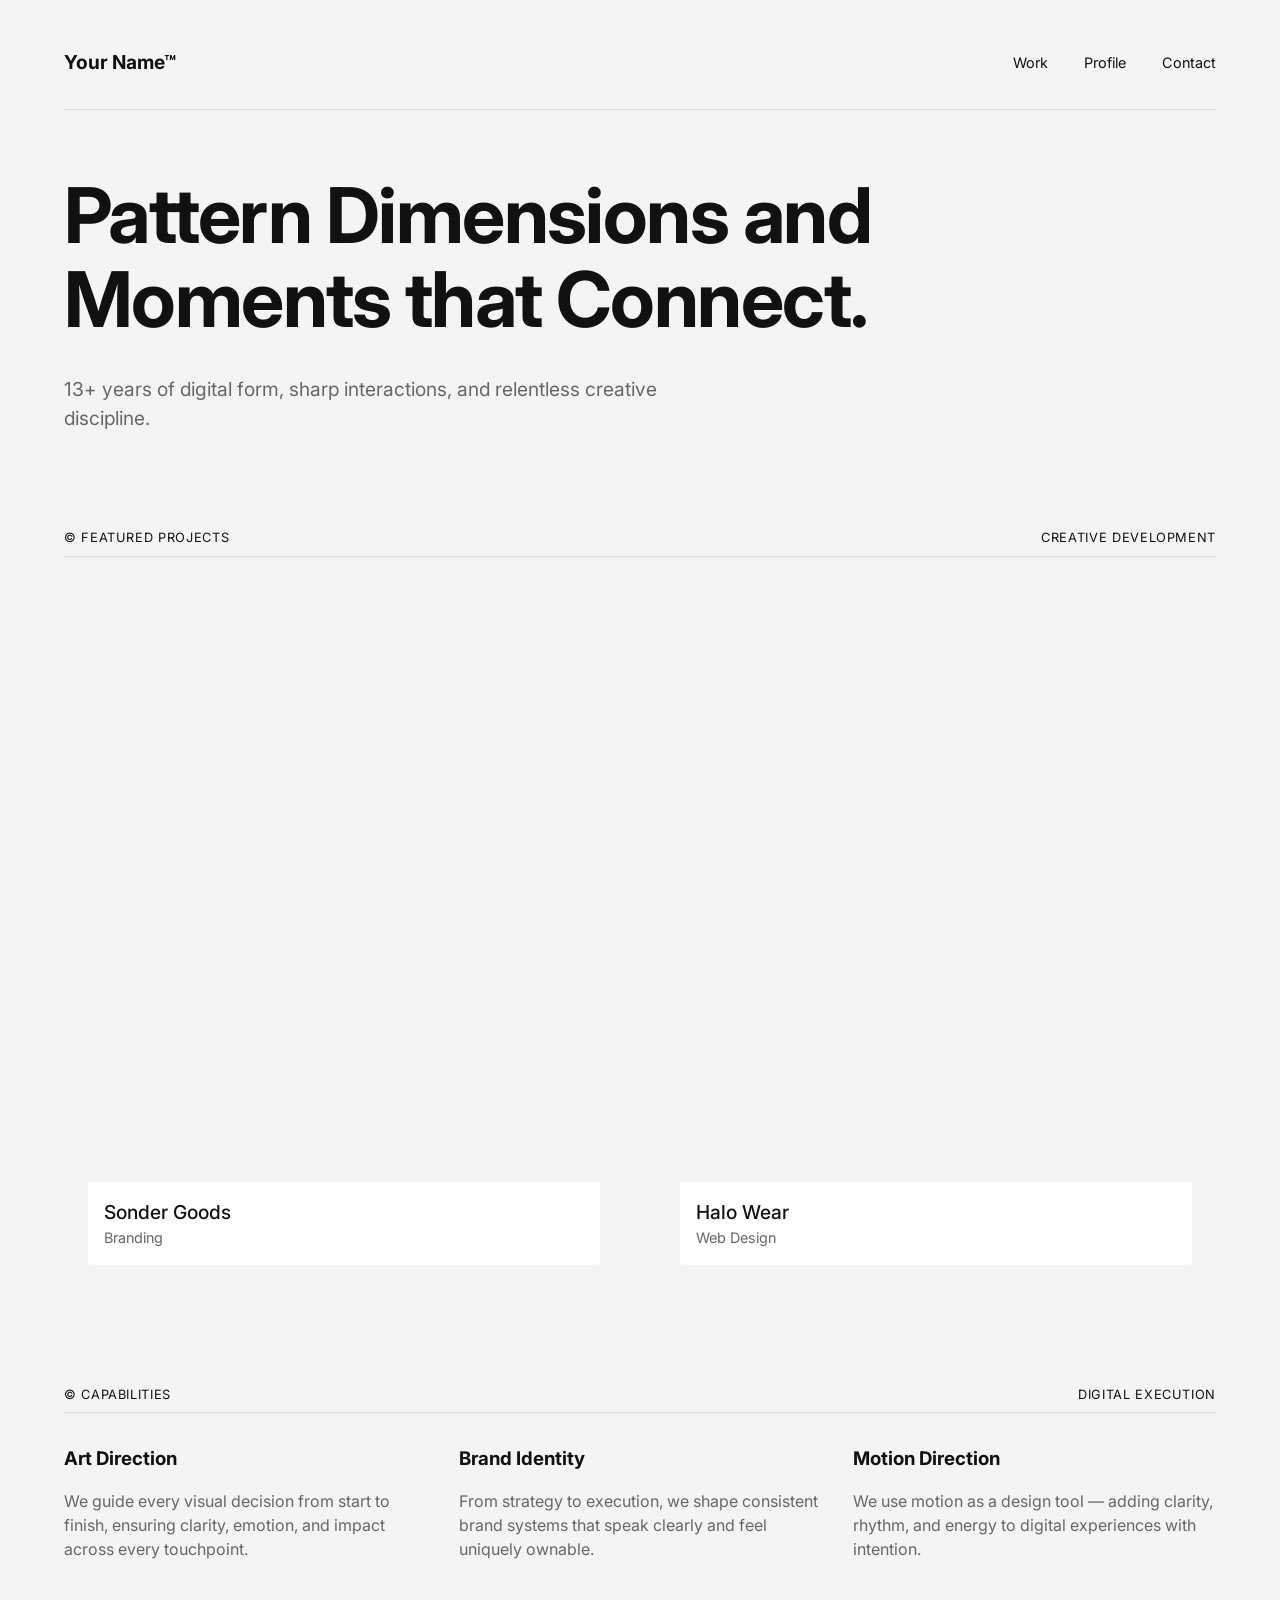
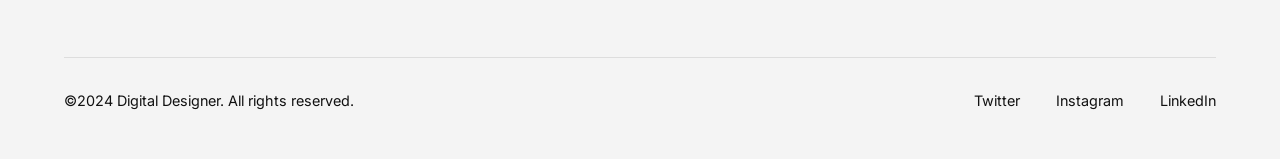
==== index.html @ b8973650 "Add initial HTML structure for portfolio page" ====
<!DOCTYPE html>
<html lang="en">
<head>
    <meta charset="UTF-8">
    <meta name="viewport" content="width=device-width, initial-scale=1.0">
    <title>Minimal Portfolio</title>
    <!-- Imports the clean 'Inter' font used in modern design -->
    <link href="https://fonts.googleapis.com/css2?family=Inter:wght@400;500;700&display=swap" rel="stylesheet">
    
    <style>
        /* --- CSS DESIGN SETTINGS --- */
        :root {
            --bg-color: #f4f4f4; /* Light grey background */
            --text-color: #111111; /* Near black text */
            --accent-color: #666666; /* Grey for secondary text */
        }
        
        * { margin: 0; padding: 0; box-sizing: border-box; }

        body {
            font-family: 'Inter', sans-serif;
            background-color: var(--bg-color);
            color: var(--text-color);
            line-height: 1.5;
            padding: 3rem 5%; /* Adds breathing room around the edges */
        }

        /* Navigation */
        nav {
            display: flex;
            justify-content: space-between;
            align-items: center;
            padding-bottom: 2rem;
            border-bottom: 1px solid #ddd;
            margin-bottom: 4rem;
        }
        .logo { font-weight: 700; font-size: 1.2rem; }
        .nav-links a {
            text-decoration: none;
            color: var(--text-color);
            margin-left: 2rem;
            font-size: 0.9rem;
        }

        /* Hero Section (The big text) */
        .hero { margin-bottom: 6rem; }
        .hero h1 {
            font-size: clamp(2.5rem, 6vw, 5rem);
            line-height: 1.1;
            letter-spacing: -0.02em;
            margin-bottom: 2rem;
            max-width: 900px;
        }
        .hero p {
            font-size: 1.2rem;
            color: var(--accent-color);
            max-width: 600px;
        }

        /* Section Labels (The little headers with the © symbol) */
        .section-label {
            font-size: 0.8rem;
            text-transform: uppercase;
            letter-spacing: 0.05em;
            margin-bottom: 2rem;
            display: flex;
            justify-content: space-between;
            border-bottom: 1px solid #ddd;
            padding-bottom: 0.5rem;
        }

        /* Project Grid */
        .grid {
            display: grid;
            grid-template-columns: repeat(auto-fit, minmax(300px, 1fr));
            gap: 2rem;
            margin-bottom: 6rem;
        }

        /* Individual Project Cards */
        .project-card {
            aspect-ratio: 4/5;
            display: flex;
            flex-direction: column;
            justify-content: flex-end;
            padding: 1.5rem;
            border-radius: 4px;
            transition: transform 0.3s ease;
            text-decoration: none;
            color: var(--text-color);
        }
        .project-card:hover { transform: translateY(-5px); } /* Slight lift on hover */
        
        .card-content {
            background: rgba(255, 255, 255, 0.9);
            padding: 1rem;
            border-radius: 4px;
        }
        .project-title { font-weight: 500; font-size: 1.2rem; }
        .project-category { font-size: 0.9rem; color: var(--accent-color); }

        /* Footer */
        footer {
            margin-top: 6rem;
            padding-top: 2rem;
            border-top: 1px solid #ddd;
            display: flex;
            justify-content: space-between;
            font-size: 0.9rem;
        }
    </style>
</head>
<body>

    <!-- --- HTML CONTENT (Change text here!) --- -->
    <nav>
        <div class="logo">Your Name™</div>
        <div class="nav-links">
            <a href="#">Work</a>
            <a href="#">Profile</a>
            <a href="#">Contact</a>
        </div>
    </nav>

    <header class="hero">
        <h1>Pattern Dimensions and Moments that Connect.</h1>
        <p>13+ years of digital form, sharp interactions, and relentless creative discipline.</p>
    </header>

    <section>
        <div class="section-label">
            <span>© Featured Projects</span>
            <span>Creative Development</span>
        </div>
        
        <div class="grid">
            <!-- Project 1 -->
            <a href="#" class="project-card" style="background: url('https://images.unsplash.com/photo-1618005182384-a83a8bd57fbe?q=80&w=600&auto=format&fit=crop') center/cover;">
                <div class="card-content">
                    <div class="project-title">Sonder Goods</div>
                    <div class="project-category">Branding</div>
                </div>
            </a>
            
            <!-- Project 2 -->
            <a href="#" class="project-card" style="background: url('https://images.unsplash.com/photo-1600607686527-6fb886090705?q=80&w=600&auto=format&fit=crop') center/cover;">
                <div class="card-content">
                    <div class="project-title">Halo Wear</div>
                    <div class="project-category">Web Design</div>
                </div>
            </a>
        </div>
    </section>

    <section>
        <div class="section-label">
            <span>© Capabilities</span>
            <span>Digital Execution</span>
        </div>
        
        <div class="grid">
            <div>
                <h3 style="margin-bottom: 1rem;">Art Direction</h3>
                <p style="color: var(--accent-color);">We guide every visual decision from start to finish, ensuring clarity, emotion, and impact across every touchpoint.</p>
            </div>
            <div>
                <h3 style="margin-bottom: 1rem;">Brand Identity</h3>
                <p style="color: var(--accent-color);">From strategy to execution, we shape consistent brand systems that speak clearly and feel uniquely ownable.</p>
            </div>
            <div>
                <h3 style="margin-bottom: 1rem;">Motion Direction</h3>
                <p style="color: var(--accent-color);">We use motion as a design tool — adding clarity, rhythm, and energy to digital experiences with intention.</p>
            </div>
        </div>
    </section>

    <footer>
        <div>©2024 Digital Designer. All rights reserved.</div>
        <div class="nav-links">
            <a href="#">Twitter</a>
            <a href="#">Instagram</a>
            <a href="#">LinkedIn</a>
        </div>
    </footer>

</body>
</html>
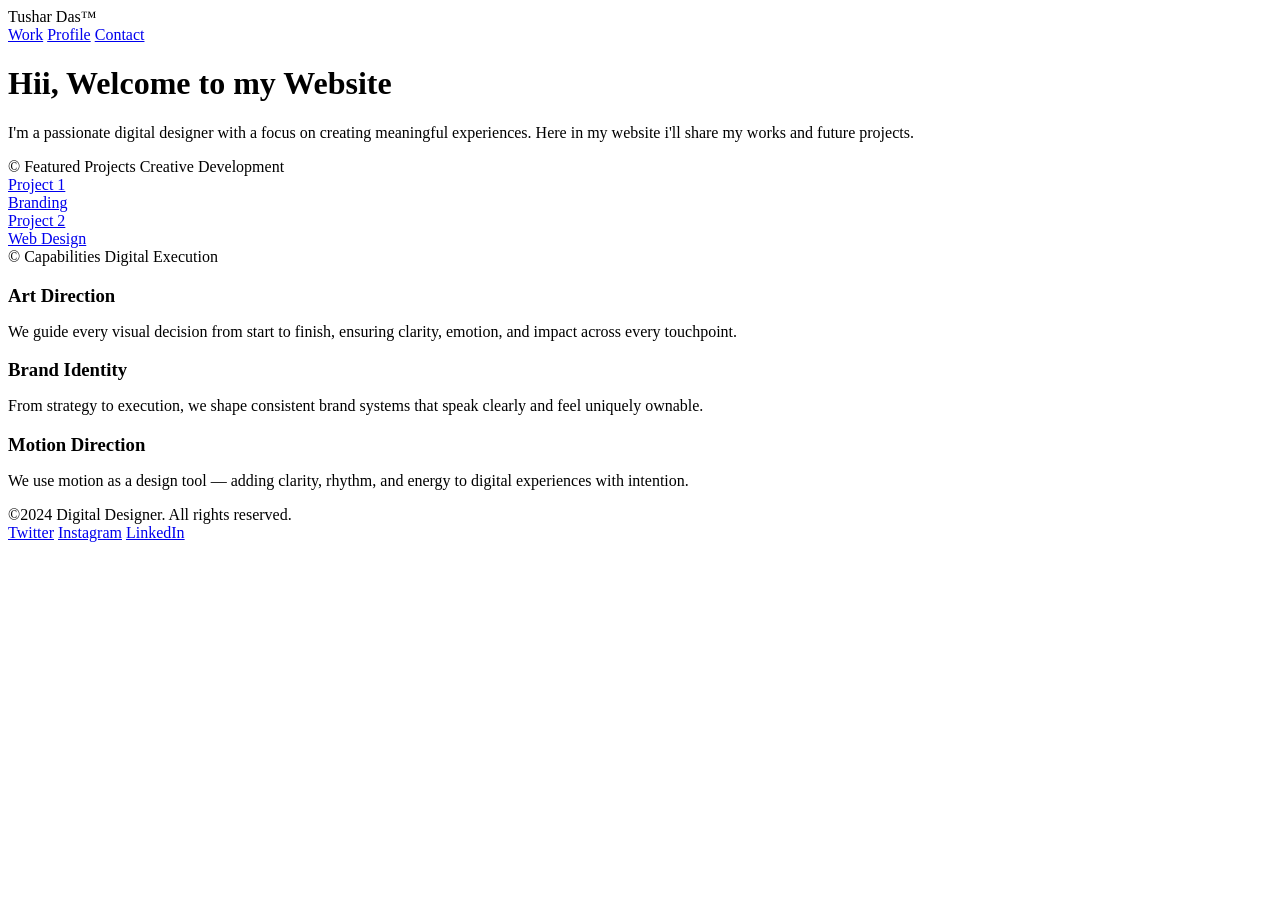
==== commit 8cb8da95: "Made the whole websit professional by adding a css file and linking it to the html file. Also added " ====
--- a/index.html
+++ b/index.html
@@ -6,115 +6,16 @@
     <title>Minimal Portfolio</title>
     <!-- Imports the clean 'Inter' font used in modern design -->
     <link href="https://fonts.googleapis.com/css2?family=Inter:wght@400;500;700&display=swap" rel="stylesheet">
+    <link rel="stylesheet" href="assets/css/style.css">
     
-    <style>
-        /* --- CSS DESIGN SETTINGS --- */
-        :root {
-            --bg-color: #f4f4f4; /* Light grey background */
-            --text-color: #111111; /* Near black text */
-            --accent-color: #666666; /* Grey for secondary text */
-        }
-        
-        * { margin: 0; padding: 0; box-sizing: border-box; }
-
-        body {
-            font-family: 'Inter', sans-serif;
-            background-color: var(--bg-color);
-            color: var(--text-color);
-            line-height: 1.5;
-            padding: 3rem 5%; /* Adds breathing room around the edges */
-        }
-
-        /* Navigation */
-        nav {
-            display: flex;
-            justify-content: space-between;
-            align-items: center;
-            padding-bottom: 2rem;
-            border-bottom: 1px solid #ddd;
-            margin-bottom: 4rem;
-        }
-        .logo { font-weight: 700; font-size: 1.2rem; }
-        .nav-links a {
-            text-decoration: none;
-            color: var(--text-color);
-            margin-left: 2rem;
-            font-size: 0.9rem;
-        }
-
-        /* Hero Section (The big text) */
-        .hero { margin-bottom: 6rem; }
-        .hero h1 {
-            font-size: clamp(2.5rem, 6vw, 5rem);
-            line-height: 1.1;
-            letter-spacing: -0.02em;
-            margin-bottom: 2rem;
-            max-width: 900px;
-        }
-        .hero p {
-            font-size: 1.2rem;
-            color: var(--accent-color);
-            max-width: 600px;
-        }
-
-        /* Section Labels (The little headers with the © symbol) */
-        .section-label {
-            font-size: 0.8rem;
-            text-transform: uppercase;
-            letter-spacing: 0.05em;
-            margin-bottom: 2rem;
-            display: flex;
-            justify-content: space-between;
-            border-bottom: 1px solid #ddd;
-            padding-bottom: 0.5rem;
-        }
-
-        /* Project Grid */
-        .grid {
-            display: grid;
-            grid-template-columns: repeat(auto-fit, minmax(300px, 1fr));
-            gap: 2rem;
-            margin-bottom: 6rem;
-        }
-
-        /* Individual Project Cards */
-        .project-card {
-            aspect-ratio: 4/5;
-            display: flex;
-            flex-direction: column;
-            justify-content: flex-end;
-            padding: 1.5rem;
-            border-radius: 4px;
-            transition: transform 0.3s ease;
-            text-decoration: none;
-            color: var(--text-color);
-        }
-        .project-card:hover { transform: translateY(-5px); } /* Slight lift on hover */
-        
-        .card-content {
-            background: rgba(255, 255, 255, 0.9);
-            padding: 1rem;
-            border-radius: 4px;
-        }
-        .project-title { font-weight: 500; font-size: 1.2rem; }
-        .project-category { font-size: 0.9rem; color: var(--accent-color); }
-
-        /* Footer */
-        footer {
-            margin-top: 6rem;
-            padding-top: 2rem;
-            border-top: 1px solid #ddd;
-            display: flex;
-            justify-content: space-between;
-            font-size: 0.9rem;
-        }
-    </style>
 </head>
 <body>
 
     <!-- --- HTML CONTENT (Change text here!) --- -->
+     <div class="custom-cursor"></div>
+
     <nav>
-        <div class="logo">Your Name™</div>
+        <div class="logo">Tushar Das™</div>
         <div class="nav-links">
             <a href="#">Work</a>
             <a href="#">Profile</a>
@@ -123,8 +24,8 @@
     </nav>
 
     <header class="hero">
-        <h1>Pattern Dimensions and Moments that Connect.</h1>
-        <p>13+ years of digital form, sharp interactions, and relentless creative discipline.</p>
+        <h1>Hii, Welcome to my Website</h1>
+        <p>I'm a passionate digital designer with a focus on creating meaningful experiences. Here in my website i'll share my works and future projects.</p>
     </header>
 
     <section>
@@ -135,9 +36,9 @@
         
         <div class="grid">
             <!-- Project 1 -->
-            <a href="#" class="project-card" style="background: url('https://images.unsplash.com/photo-1618005182384-a83a8bd57fbe?q=80&w=600&auto=format&fit=crop') center/cover;">
+            <a href="#" class="project-card" style="background: url('assets/images/image1.png') center/cover;">
                 <div class="card-content">
-                    <div class="project-title">Sonder Goods</div>
+                    <div class="project-title">Project 1</div>
                     <div class="project-category">Branding</div>
                 </div>
             </a>
@@ -145,7 +46,7 @@
             <!-- Project 2 -->
             <a href="#" class="project-card" style="background: url('https://images.unsplash.com/photo-1600607686527-6fb886090705?q=80&w=600&auto=format&fit=crop') center/cover;">
                 <div class="card-content">
-                    <div class="project-title">Halo Wear</div>
+                    <div class="project-title">Project 2</div>
                     <div class="project-category">Web Design</div>
                 </div>
             </a>
@@ -182,6 +83,6 @@
             <a href="#">LinkedIn</a>
         </div>
     </footer>
-
+<script src="assets/js/main.js"></script>
 </body>
 </html>
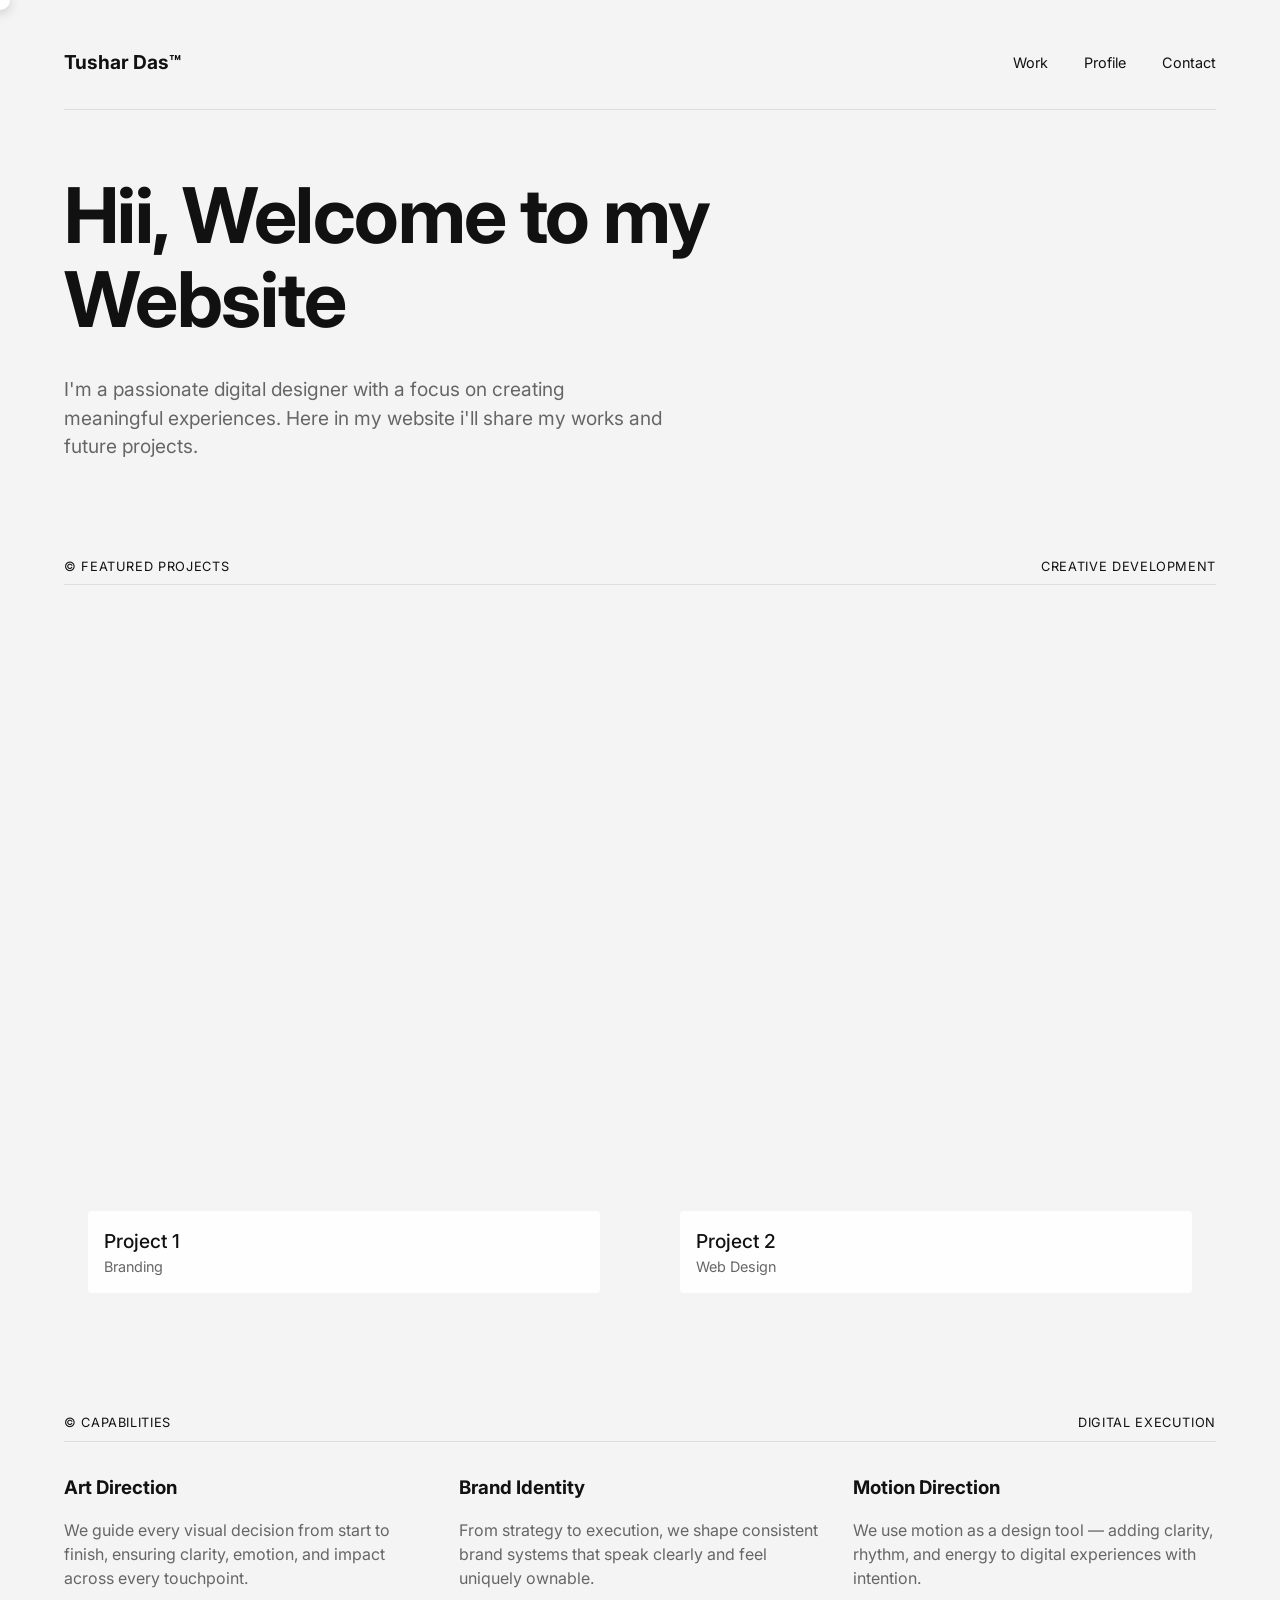
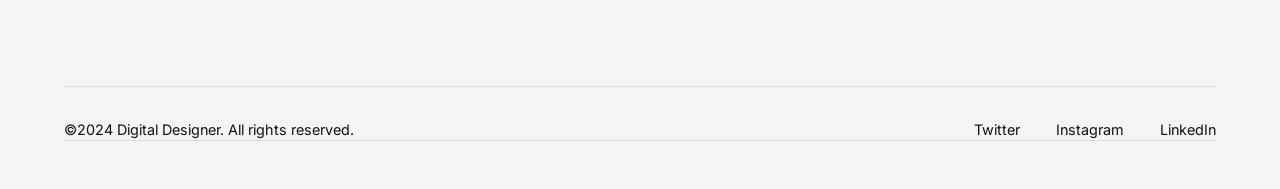
==== commit fae796dc: "added new files and pages" ====
--- a/index.html
+++ b/index.html
@@ -3,39 +3,35 @@
 <head>
     <meta charset="UTF-8">
     <meta name="viewport" content="width=device-width, initial-scale=1.0">
-    <title>Minimal Portfolio</title>
-    <!-- Imports the clean 'Inter' font used in modern design -->
+    <title>Tushar Das | Digital Designer</title>
     <link href="https://fonts.googleapis.com/css2?family=Inter:wght@400;500;700&display=swap" rel="stylesheet">
     <link rel="stylesheet" href="assets/css/style.css">
-    
 </head>
 <body>
 
-    <!-- --- HTML CONTENT (Change text here!) --- -->
-     <div class="custom-cursor"></div>
+    <div class="custom-cursor"></div>
 
     <nav>
         <div class="logo">Tushar Das™</div>
         <div class="nav-links">
-            <a href="#">Work</a>
-            <a href="#">Profile</a>
-            <a href="#">Contact</a>
+            <a href="index.html">Work</a>
+            <a href="profile.html">Profile</a>
+            <a href="contact.html">Contact</a>
         </div>
     </nav>
 
     <header class="hero">
-        <h1>Hii, Welcome to my Website</h1>
-        <p>I'm a passionate digital designer with a focus on creating meaningful experiences. Here in my website i'll share my works and future projects.</p>
+        <h1 class="fade-in-up">Hii, Welcome to my Website</h1>
+        <p class="fade-in-up delay-1">I'm a passionate digital designer with a focus on creating meaningful experiences. Here in my website i'll share my works and future projects.</p>
     </header>
 
-    <section>
+    <section class="fade-in-up delay-2">
         <div class="section-label">
             <span>© Featured Projects</span>
             <span>Creative Development</span>
         </div>
         
         <div class="grid">
-            <!-- Project 1 -->
             <a href="#" class="project-card" style="background: url('assets/images/image1.png') center/cover;">
                 <div class="card-content">
                     <div class="project-title">Project 1</div>
@@ -43,7 +39,6 @@
                 </div>
             </a>
             
-            <!-- Project 2 -->
             <a href="#" class="project-card" style="background: url('https://images.unsplash.com/photo-1600607686527-6fb886090705?q=80&w=600&auto=format&fit=crop') center/cover;">
                 <div class="card-content">
                     <div class="project-title">Project 2</div>
@@ -83,6 +78,7 @@
             <a href="#">LinkedIn</a>
         </div>
     </footer>
-<script src="assets/js/main.js"></script>
+
+    <script src="assets/js/main.js"></script>
 </body>
-</html>
+</html>
--- a/assets/css/style.css
+++ b/assets/css/style.css
@@ -0,0 +1,216 @@
+/* =========================================
+   1. GLOBAL VARIABLES & SETTINGS
+   ========================================= */
+:root {
+    --bg-color: #f4f4f4; /* Light grey background */
+    --text-color: #111111; /* Near black text */
+    --accent-color: #666666; /* Grey for secondary text */
+}
+
+/* Reset and force hide the default cursor */
+* { 
+    margin: 0; 
+    padding: 0; 
+    box-sizing: border-box; 
+    cursor: none !important; 
+}
+
+/* =========================================
+   2. TYPOGRAPHY & LAYOUT
+   ========================================= */
+body {
+    font-family: 'Inter', sans-serif;
+    background-color: var(--bg-color);
+    color: var(--text-color);
+    line-height: 1.5;
+    padding: 3rem 5%; 
+}
+
+nav {
+    display: flex;
+    justify-content: space-between;
+    align-items: center;
+    padding-bottom: 2rem;
+    border-bottom: 1px solid #ddd;
+    margin-bottom: 4rem;
+}
+
+.logo { font-weight: 700; font-size: 1.2rem; }
+.nav-links a {
+    text-decoration: none;
+    color: var(--text-color);
+    margin-left: 2rem;
+    font-size: 0.9rem;
+}
+
+/* =========================================
+   3. HERO & GRID SECTIONS
+   ========================================= */
+.hero { margin-bottom: 6rem; }
+.hero h1 {
+    font-size: clamp(2.5rem, 6vw, 5rem);
+    line-height: 1.1;
+    letter-spacing: -0.02em;
+    margin-bottom: 2rem;
+    max-width: 900px;
+}
+.hero p {
+    font-size: 1.2rem;
+    color: var(--accent-color);
+    max-width: 600px;
+}
+
+.section-label {
+    font-size: 0.8rem;
+    text-transform: uppercase;
+    letter-spacing: 0.05em;
+    margin-bottom: 2rem;
+    display: flex;
+    justify-content: space-between;
+    border-bottom: 1px solid #ddd;
+    padding-bottom: 0.5rem;
+}
+
+.grid {
+    display: grid;
+    grid-template-columns: repeat(auto-fit, minmax(300px, 1fr));
+    gap: 2rem;
+    margin-bottom: 6rem;
+}
+
+.project-card {
+    aspect-ratio: 4/5;
+    display: flex;
+    flex-direction: column;
+    justify-content: flex-end;
+    padding: 1.5rem;
+    border-radius: 4px;
+    transition: transform 0.3s ease;
+    text-decoration: none;
+    color: var(--text-color);
+}
+.project-card:hover { transform: translateY(-5px); } 
+
+.card-content {
+    background: rgba(255, 255, 255, 0.9);
+    padding: 1rem;
+    border-radius: 4px;
+}
+.project-title { font-weight: 500; font-size: 1.2rem; }
+.project-category { font-size: 0.9rem; color: var(--accent-color); }
+
+footer {
+    margin-top: 6rem;
+    padding-top: 2rem;
+    border-bottom: 1px solid #ddd; /* changed to match nav */
+    border-top: 1px solid #ddd;
+    display: flex;
+    justify-content: space-between;
+    font-size: 0.9rem;
+}
+
+/* =========================================
+   4. MAGIC CUSTOM CURSOR
+   ========================================= */
+.custom-cursor {
+    position: fixed; 
+    top: 0;
+    left: 0;
+    width: 20px; 
+    height: 20px;
+    background-color: white; 
+    border-radius: 50%; 
+    z-index: 9999; 
+    transform: translate(-50%, -50%); 
+    pointer-events: none; 
+    transition: width 0.2s ease, height 0.2s ease;
+    box-shadow: 0 4px 12px rgba(0, 0, 0, 0.15);
+}
+
+.custom-cursor.hovering {
+    width: 35px; 
+    height: 35px;
+    background-color: rgba(255, 255, 255, 0.5); 
+}
+
+/* =========================================
+   5. CONTACT PAGE STYLES & ICONS
+   ========================================= */
+.huge-link {
+    font-size: clamp(2.5rem, 6vw, 5rem);
+    font-weight: 500;
+    text-decoration: none;
+    color: var(--text-color);
+    letter-spacing: -0.03em;
+    display: inline-block;
+    transition: color 0.3s ease;
+}
+.huge-link:hover {
+    color: var(--accent-color);
+}
+
+.social-icons {
+    display: flex;
+    flex-wrap: wrap;
+    gap: 1.5rem;
+}
+.social-icons a {
+    display: flex;
+    align-items: center;
+    justify-content: center;
+    width: 65px;
+    height: 65px;
+    border-radius: 50%;
+    border: 1px solid #ccc;
+    color: var(--text-color);
+    text-decoration: none;
+    position: relative;
+    overflow: hidden;
+    transition: all 0.4s cubic-bezier(0.175, 0.885, 0.32, 1.275); 
+}
+.social-icons a::before {
+    content: '';
+    position: absolute;
+    top: 100%; 
+    left: 0;
+    width: 100%;
+    height: 100%;
+    background-color: var(--text-color); 
+    transition: top 0.3s ease;
+    z-index: -1; 
+}
+.social-icons a:hover::before {
+    top: 0; 
+}
+.social-icons a:hover {
+    color: var(--bg-color); 
+    transform: translateY(-8px); 
+    border-color: var(--text-color);
+}
+.social-icons svg {
+    width: 26px;
+    height: 26px;
+    fill: currentColor; 
+    transition: transform 0.4s ease;
+}
+.social-icons a:hover svg {
+    transform: scale(1.1); 
+}
+
+/* =========================================
+   6. PAGE LOAD ANIMATIONS
+   ========================================= */
+.fade-in-up {
+    opacity: 0;
+    transform: translateY(40px);
+    animation: fadeInUp 0.8s cubic-bezier(0.16, 1, 0.3, 1) forwards; 
+}
+.delay-1 { animation-delay: 0.15s; }
+.delay-2 { animation-delay: 0.3s; }
+
+@keyframes fadeInUp {
+    to {
+        opacity: 1;
+        transform: translateY(0);
+    }
+}
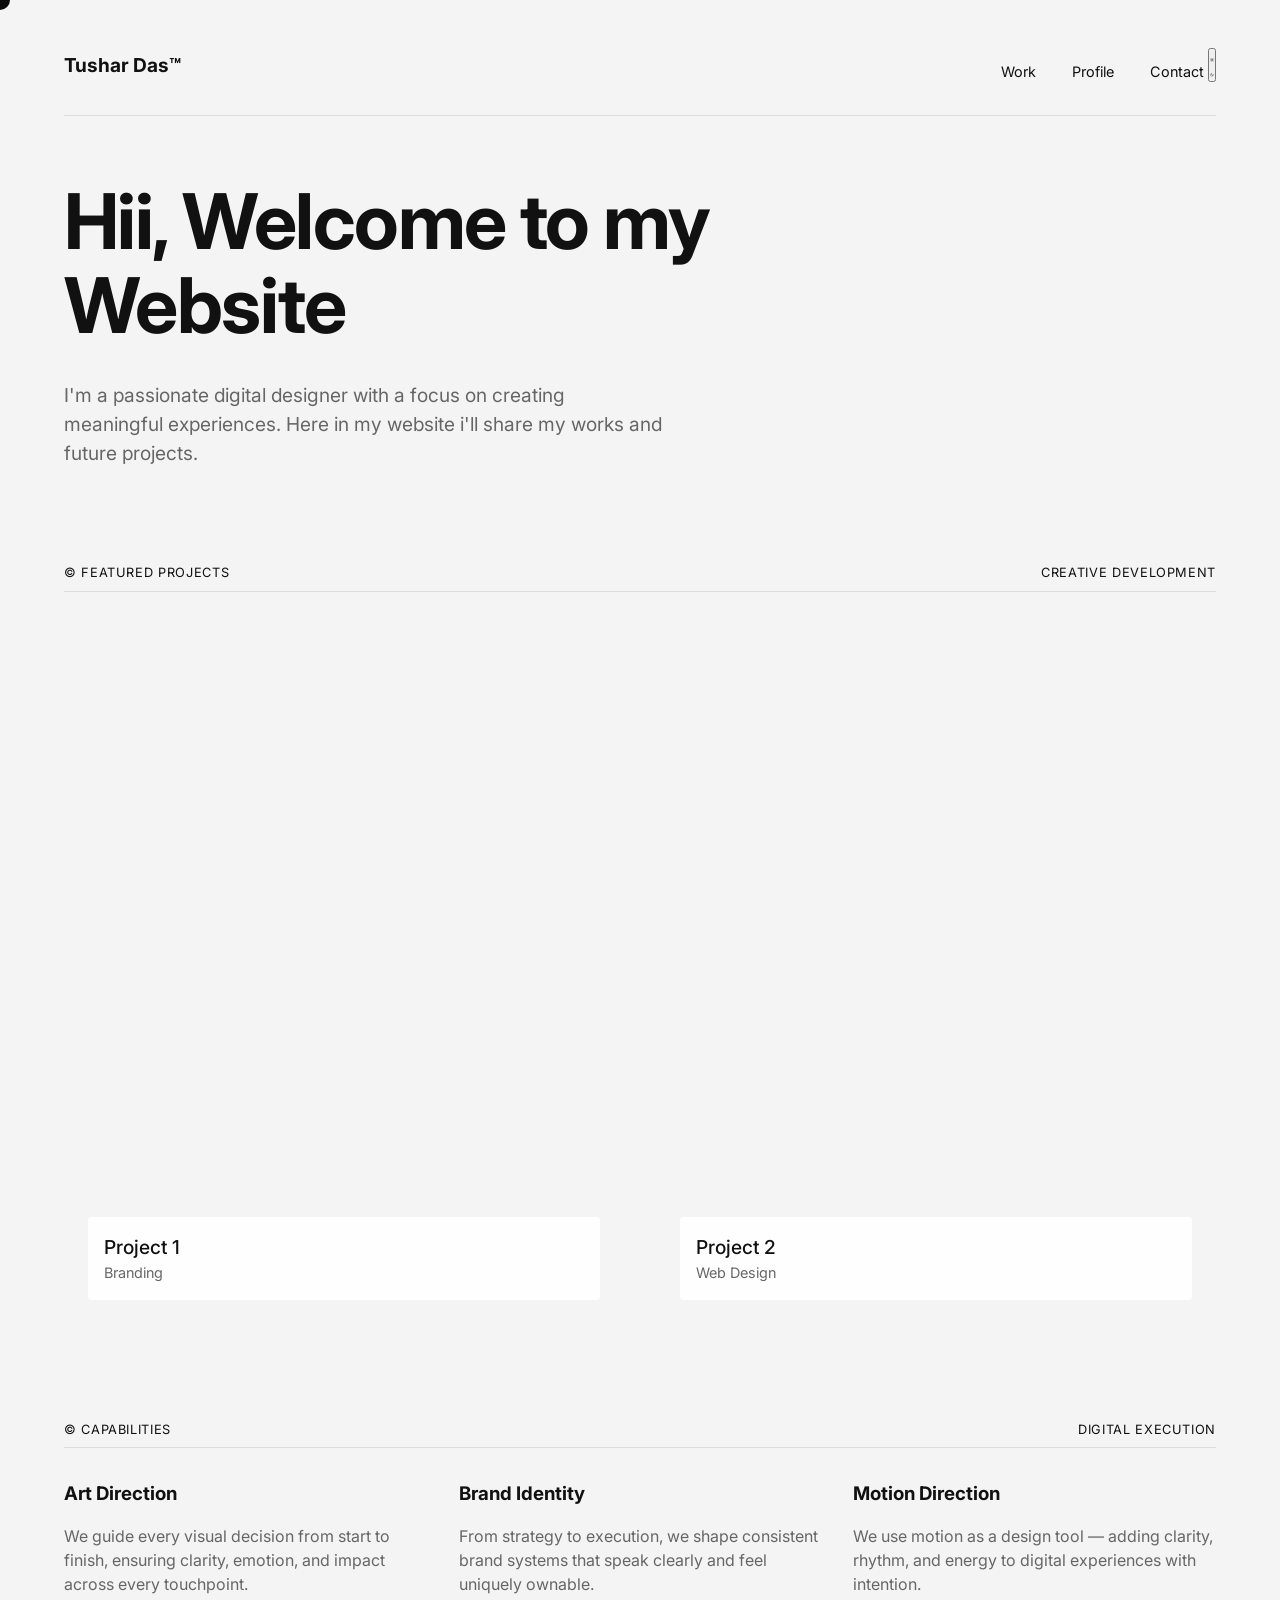
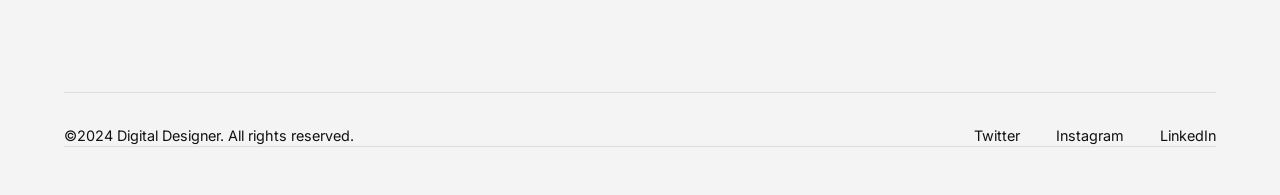
==== commit 5fd70bbd: "minor update" ====
--- a/index.html
+++ b/index.html
@@ -8,7 +8,12 @@
     <link rel="stylesheet" href="assets/css/style.css">
 </head>
 <body>
-
+    <script>
+        if (localStorage.getItem('portfolio-theme') === 'dark') {
+            document.body.classList.add('dark-theme');
+        }
+    </script>
+ 
     <div class="custom-cursor"></div>
 
     <nav>
@@ -17,6 +22,11 @@
             <a href="index.html">Work</a>
             <a href="profile.html">Profile</a>
             <a href="contact.html">Contact</a>
+            
+            <button id="theme-toggle" aria-label="Toggle Dark Mode">
+                <svg class="sun-icon" viewBox="0 0 24 24" fill="none" stroke="currentColor" stroke-width="2" stroke-linecap="round" stroke-linejoin="round"><circle cx="12" cy="12" r="5"></circle><line x1="12" y1="1" x2="12" y2="3"></line><line x1="12" y1="21" x2="12" y2="23"></line><line x1="4.22" y1="4.22" x2="5.64" y2="5.64"></line><line x1="18.36" y1="18.36" x2="19.78" y2="19.78"></line><line x1="1" y1="12" x2="3" y2="12"></line><line x1="21" y1="12" x2="23" y2="12"></line><line x1="4.22" y1="19.78" x2="5.64" y2="18.36"></line><line x1="18.36" y1="5.64" x2="19.78" y2="4.22"></line></svg>
+                <svg class="moon-icon" viewBox="0 0 24 24" fill="none" stroke="currentColor" stroke-width="2" stroke-linecap="round" stroke-linejoin="round"><path d="M21 12.79A9 9 0 1 1 11.21 3 7 7 0 0 0 21 12.79z"></path></svg>
+            </button>
         </div>
     </nav>
 
--- a/assets/css/style.css
+++ b/assets/css/style.css
@@ -124,13 +124,16 @@
     transform: translate(-50%, -50%); 
     pointer-events: none; 
     transition: width 0.2s ease, height 0.2s ease;
-    box-shadow: 0 4px 12px rgba(0, 0, 0, 0.15);
-}
-
+
+
+
+    /* THE MAGIC LINE: Inverts color based on background */
+    mix-blend-mode: difference; 
+} 
 .custom-cursor.hovering {
     width: 35px; 
     height: 35px;
-    background-color: rgba(255, 255, 255, 0.5); 
+    background-color: rgb(255, 255, 255); 
 }
 
 /* =========================================
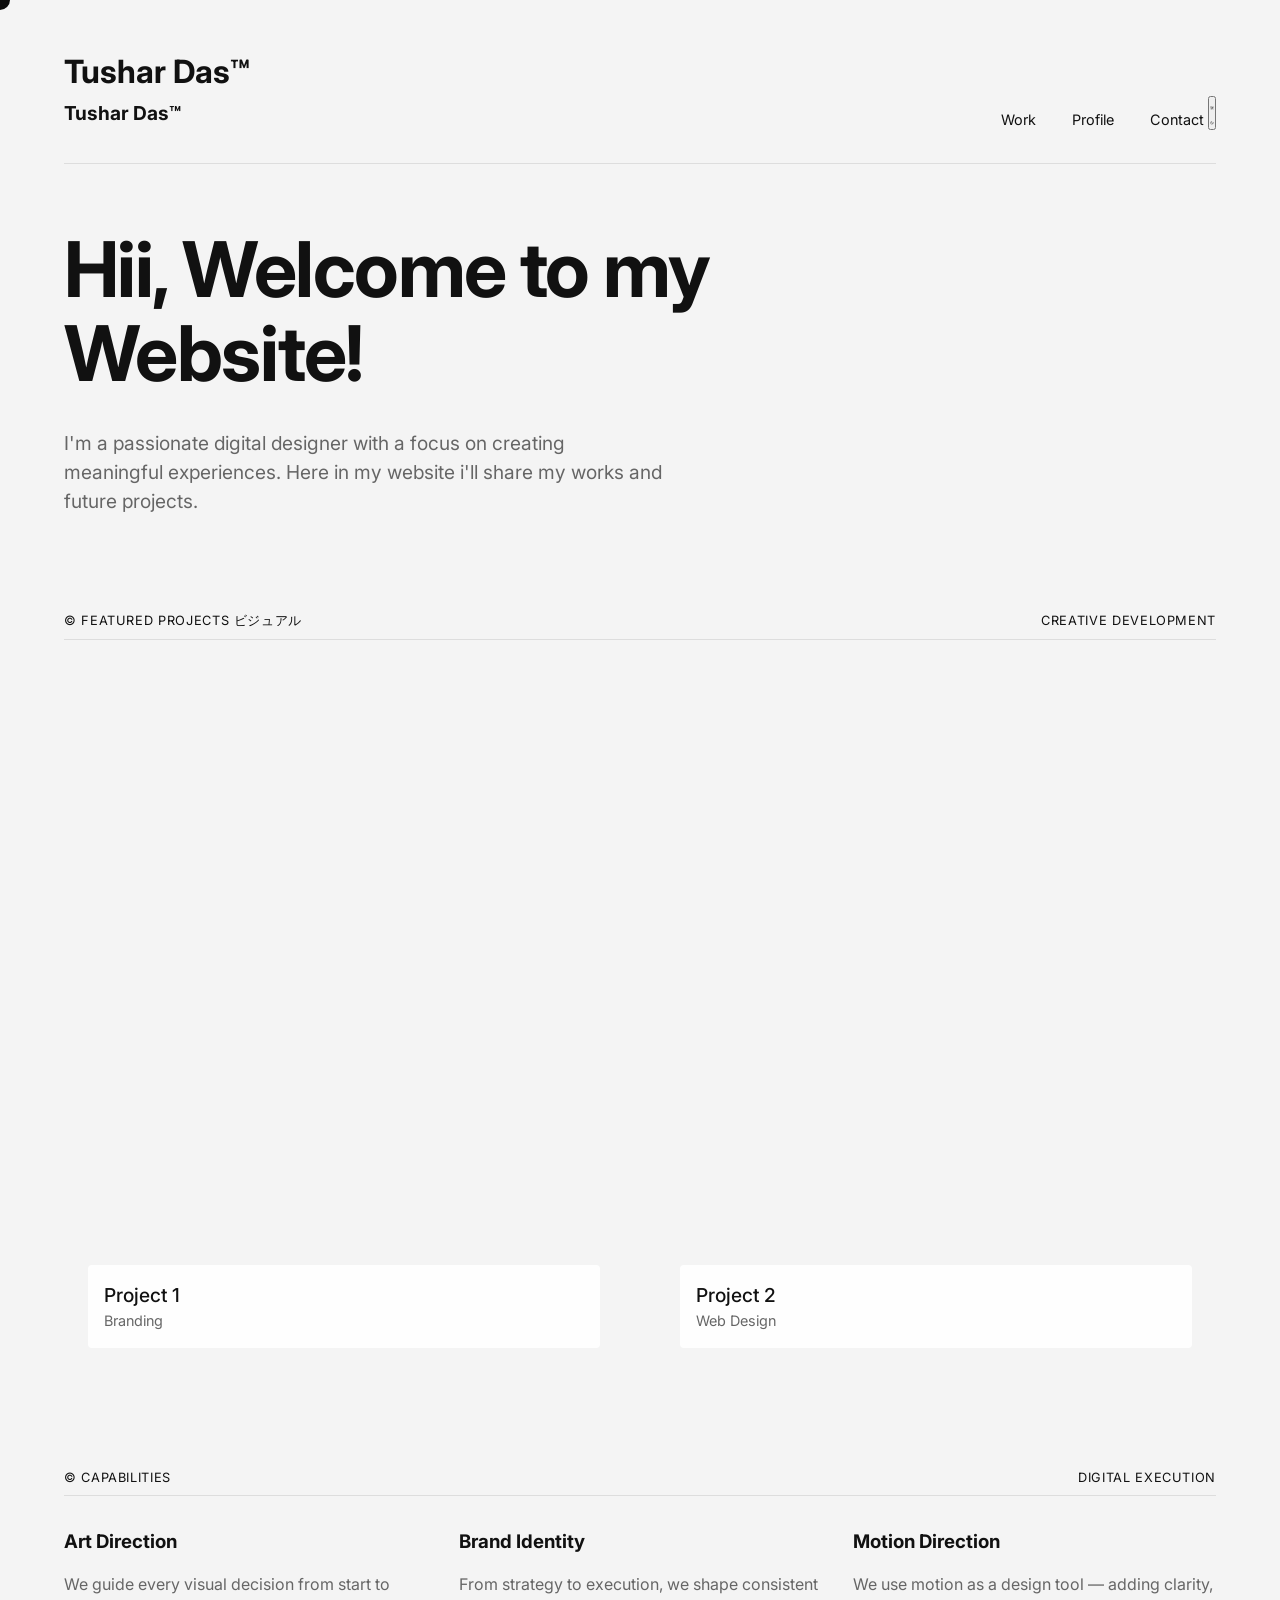
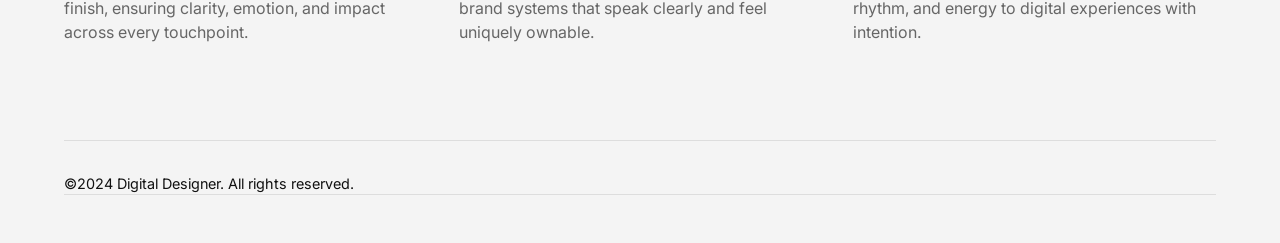
==== commit 0005fe96: "minor changes" ====
--- a/index.html
+++ b/index.html
@@ -4,16 +4,28 @@
     <meta charset="UTF-8">
     <meta name="viewport" content="width=device-width, initial-scale=1.0">
     <title>Tushar Das | Digital Designer</title>
-    <link href="https://fonts.googleapis.com/css2?family=Inter:wght@400;500;700&display=swap" rel="stylesheet">
+    <!-- Ultimate Font Frenzy Library (Asian + Variable Display) -->
+    <link rel="preconnect" href="https://fonts.googleapis.com">
+    <link rel="preconnect" href="https://fonts.gstatic.com" crossorigin>
+    <link href="https://fonts.googleapis.com/css2?family=Anton&family=Bebas+Neue&family=Bodoni+Moda:ital,opsz,wght@0,6..96,400..900;1,6..96,400..900&family=Cinzel:wght@400..900&family=Noto+Sans+JP:wght@100..900&family=Noto+Sans+KR:wght@100..900&family=Space+Grotesk:wght@300..700&family=Syne:wght@400..800&family=Unbounded:wght@200..900&family=Inter:wght@400;700&display=swap" rel="stylesheet">
     <link rel="stylesheet" href="assets/css/style.css">
 </head>
-<body>
+<body class="dark-theme">
     <script>
-        if (localStorage.getItem('portfolio-theme') === 'dark') {
-            document.body.classList.add('dark-theme');
-        }
-    </script>
- 
+    // If the memory specifically says 'light', make it light.
+    // Otherwise (or if it's their first visit), force it to be dark!
+    if (localStorage.getItem('portfolio-theme') === 'light') {
+        document.body.classList.remove('dark-theme');
+    } else {
+        document.body.classList.add('dark-theme');
+    }
+</script>
+   <!--PRELOADER "cinematic splash screen"-->
+
+    <div id="preloader">
+        <h1 class="preloader-text" data-text="Tushar Das™">Tushar Das™</h1>
+    </div>
+
     <div class="custom-cursor"></div>
 
     <nav>
@@ -31,13 +43,13 @@
     </nav>
 
     <header class="hero">
-        <h1 class="fade-in-up">Hii, Welcome to my Website</h1>
+        <h1 class="fade-in-up">Hii, Welcome to my Website!</h1>
         <p class="fade-in-up delay-1">I'm a passionate digital designer with a focus on creating meaningful experiences. Here in my website i'll share my works and future projects.</p>
     </header>
 
     <section class="fade-in-up delay-2">
         <div class="section-label">
-            <span>© Featured Projects</span>
+            <span>© Featured Projects ビジュアル</span>
             <span>Creative Development</span>
         </div>
         
@@ -82,13 +94,8 @@
 
     <footer>
         <div>©2024 Digital Designer. All rights reserved.</div>
-        <div class="nav-links">
-            <a href="#">Twitter</a>
-            <a href="#">Instagram</a>
-            <a href="#">LinkedIn</a>
-        </div>
     </footer>
 
     <script src="assets/js/main.js"></script>
 </body>
-</html>+</html>
